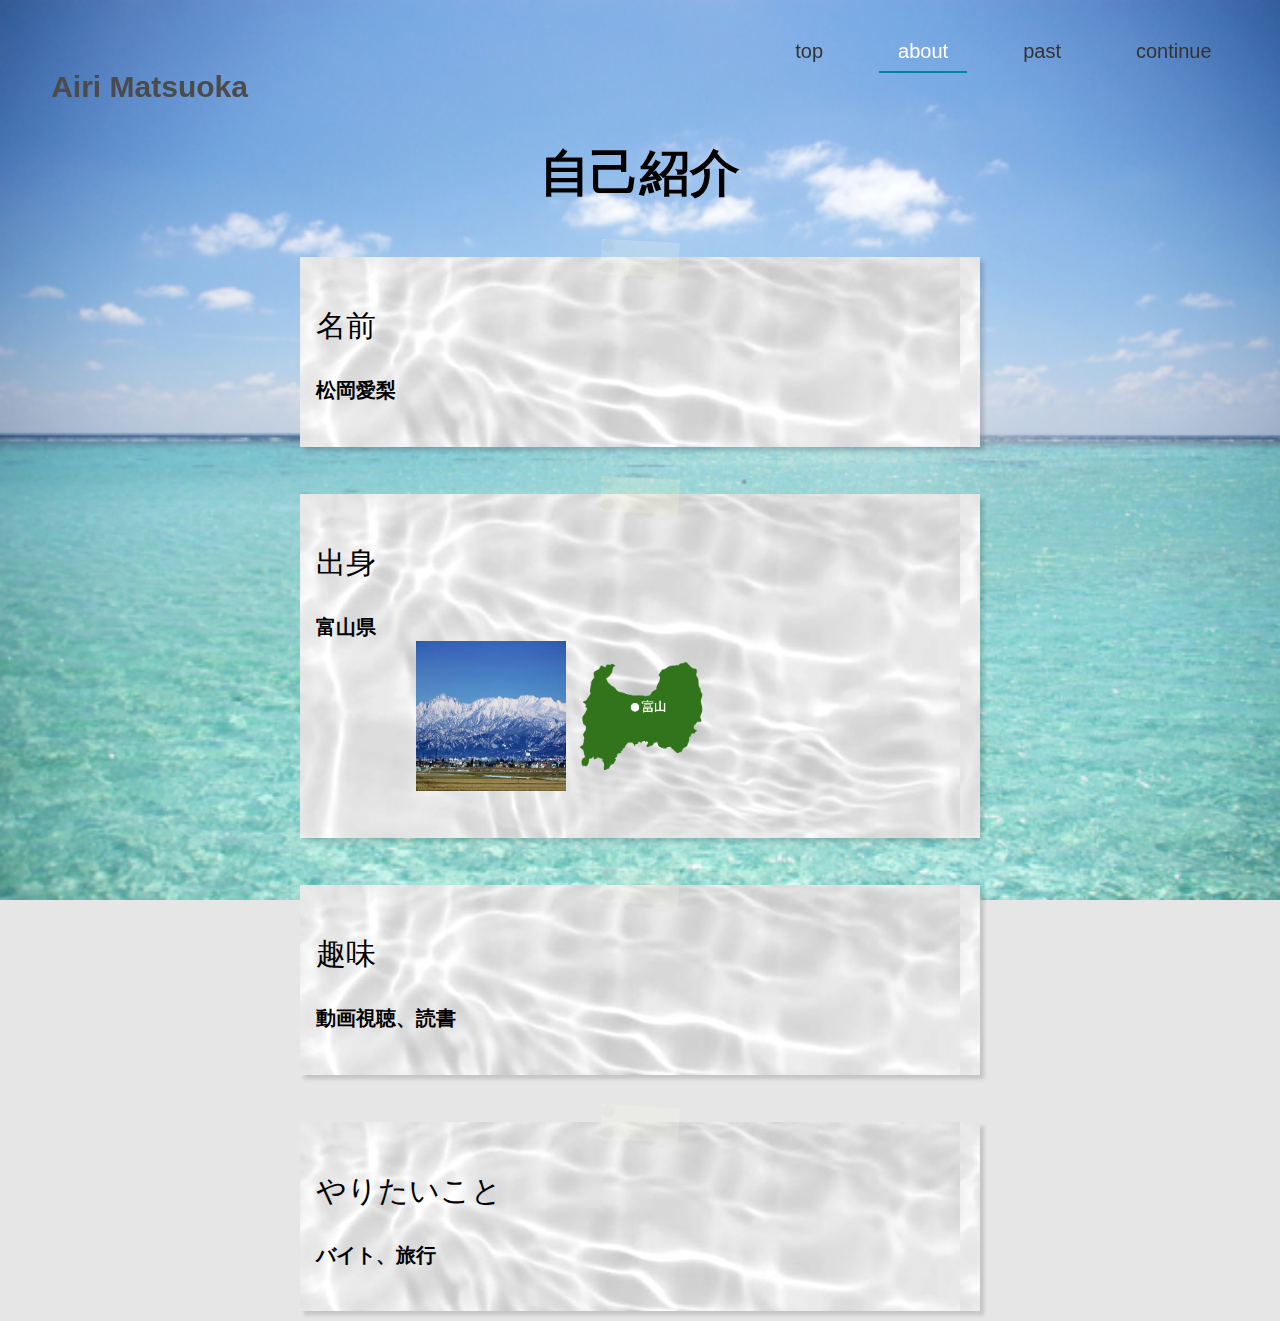
==== about.html @ 77d9427b "ページ挿入２" ====
<!DOCTYPE html>
<html lang="jp">
<head>
    <meta charset="UTF-8">
    <meta name="viewport" content="width=device-width, initial-scale=1.0">
    <title>about</title>
    <backgraund src="pr00485-640x426.jpg" alt="umi">
    <link rel="stylesheet" href="about.css">
</head>

<body>
   
    <header>
        <h1>
            <a href="top.html">Airi Matsuoka</a>
        </h1>
        <nav class="pc-nav">
            <ul class="gnavi">
                <li><a href="top.html">top</a></li>
                <li class="current"><a href="about.html">about</a></li>
                <li><a href="past.html">past</a></li>
                <li><a href="continue.html">continue</a></li>
            </ul>
        </nav>
    </header>
<main>

    <br><br><br><br><br>
    <h3>自己紹介</h3>
    <div class="tape-box">
    <div class="tape"></div>
        <p>名前</p>
        <h4>松岡愛梨</h4>
    </div>
    <br><br>
     
        <div class="tape-box2">
        <div class="tape2"></div>
            <P>出身</P>
            <h4>富山県<br><img src="istockphoto-842082264-612x612.jpg" alt="景色" width="150" height="150" class="float"><img src="toyama_7_kencho-mei_g.png" alt="富山地図" width="150" height="150" class="img-right"></h4>
        </div>     
        
        <br><br>
    <div class="tape-box">
    <div class="tape"></div>
        <p>趣味</p>
        <h4>動画視聴、読書</h4>
    </div>
    <br><br>
    <div class="tape-box">
    <div class="tape"></div>
    <p>やりたいこと</p>
    <h4>バイト、旅行</h4>
    </div>
</main>
</body>
</html>
---- about.css ----
/*ヘッダー*/
 body {
    margin: 0;
    padding: 0;
    font-family: "Hiragino Kaku Gothic Pro", "ヒラギノ角ゴ Pro W3", メイリオ, Meiryo, "ＭＳ Ｐゴシック", "Helvetica Neue", Helvetica, Arial, sans-serif;
    background-color: #e6e6e6;
 }
 header {
    width: 93%;
    padding: 30px 4% 10px;
    position: fixed;
   top: 0;
   display: flex;
   align-items: center;
 }
 h1 {
    margin: 0; padding: 0;
    font-size: 30px;
 }
 a {	
    text-decoration: none;
    color: #4b4b4b;
 }
 ul {
    list-style: none;
    margin: 0;
    display: flex;
 }
 li {
    margin: 0 0 0 15px;
    font-size: 20px;
 }
 nav {
    margin: 0 0 0 auto;
 }
 /*==================================================
共通　横並びのための設定
===================================*/

.gnavi{
  display: flex;
  flex-wrap: wrap;/*スマホ表示折り返し用なのでPCのみなら不要*/
  margin:0 0 50px 0;
  list-style: none;
}

.gnavi li a{
  display: block;
  padding:10px 30px;
  text-decoration: none;
  color: #333;
}

.gnavi li{
  margin-bottom:20px;
}

/*==================================================
　5-3-1 中心から外に線が伸びる（下部）
===================================*/

.gnavi li a{
  /*線の基点とするためrelativeを指定*/
position: relative;
}

.gnavi li.current a,
.gnavi li a:hover{
color:#ffffff;
}

.gnavi li a::after {
  content: '';
  /*絶対配置で線の位置を決める*/
  position: absolute;
  bottom: 0;
  left: 10%;
  /*線の形状*/
  width: 80%;
  height: 2px;
  background:#0481A2;
  /*アニメーションの指定*/
  transition: all .3s;
  transform: scale(0, 1);/*X方向0、Y方向1*/
  transform-origin: center top;/*上部中央基点*/
}

/*現在地とhoverの設定*/
.gnavi li.current a::after,
.gnavi li a:hover::after {
  transform: scale(1, 1);/*X方向にスケール拡大*/
}
 /*本文*/
 h3 { 
    text-align: center;
    font-size: 50px;
    }
 h4{font-size: 20px;}
 p{font-size: 30px;}
  /*枠*/
  .tape-box{
    margin: 1em 0;
    padding: 1em;
    margin-right: 300px;
    margin-bottom: 10px;
    margin-top: 1px;
    margin-left: 300px;
    background-image:url(istockphoto-1230895249-612x612.jpg);
    background-size: 660px;
    box-shadow: 4px 4px 4px rgba(0, 0, 0, 0.15);
  }
  
  .tape{
    display: block;
    background-color: rgb(252, 252, 231);
    opacity: 0.2;
    transform: rotate(3deg);
    width: 10%;
    height: 35px;
    margin: -2em auto 0 auto;
    border-left: 13px dotted rgba(0,0,0,.1);
    border-right: 13x dotted rgba(0,0,0,.1);
  } 
  /*背景*/
  body {
    background-image: url("pr00485-640x426.jpg"); /* 画像 */
    background-size: cover;               /* 全画面 */
    background-attachment: fixed;         /* 固定 */
    background-position: center center;   /* 縦横中央 */
 }
  /*枠2*/
  .tape-box2{
    margin: 1em 0;
    padding: 1em;
    margin-right: 300px;
    margin-bottom: 10px;
    margin-top: 1px;
    margin-left: 300px;
    background-image:url(istockphoto-1230895249-612x612.jpg);
    background-size: 660px;
    box-shadow: 4px 4px 4px rgba(0, 0, 0, 0.15);
  }
  .tape2{
    display: block;
    background-color: rgb(252, 252, 210);
    opacity: 0.2;
    transform: rotate(3deg);
    width: 10%;
    height: 35px;
    margin: -2em auto 0 auto;
    border-left: 13px dotted rgba(0,0,0,.1);
    border-right: 13x dotted rgba(0,0,0,.1);
  } 
  .float{
    float: left;
    margin-left: 100px;
}
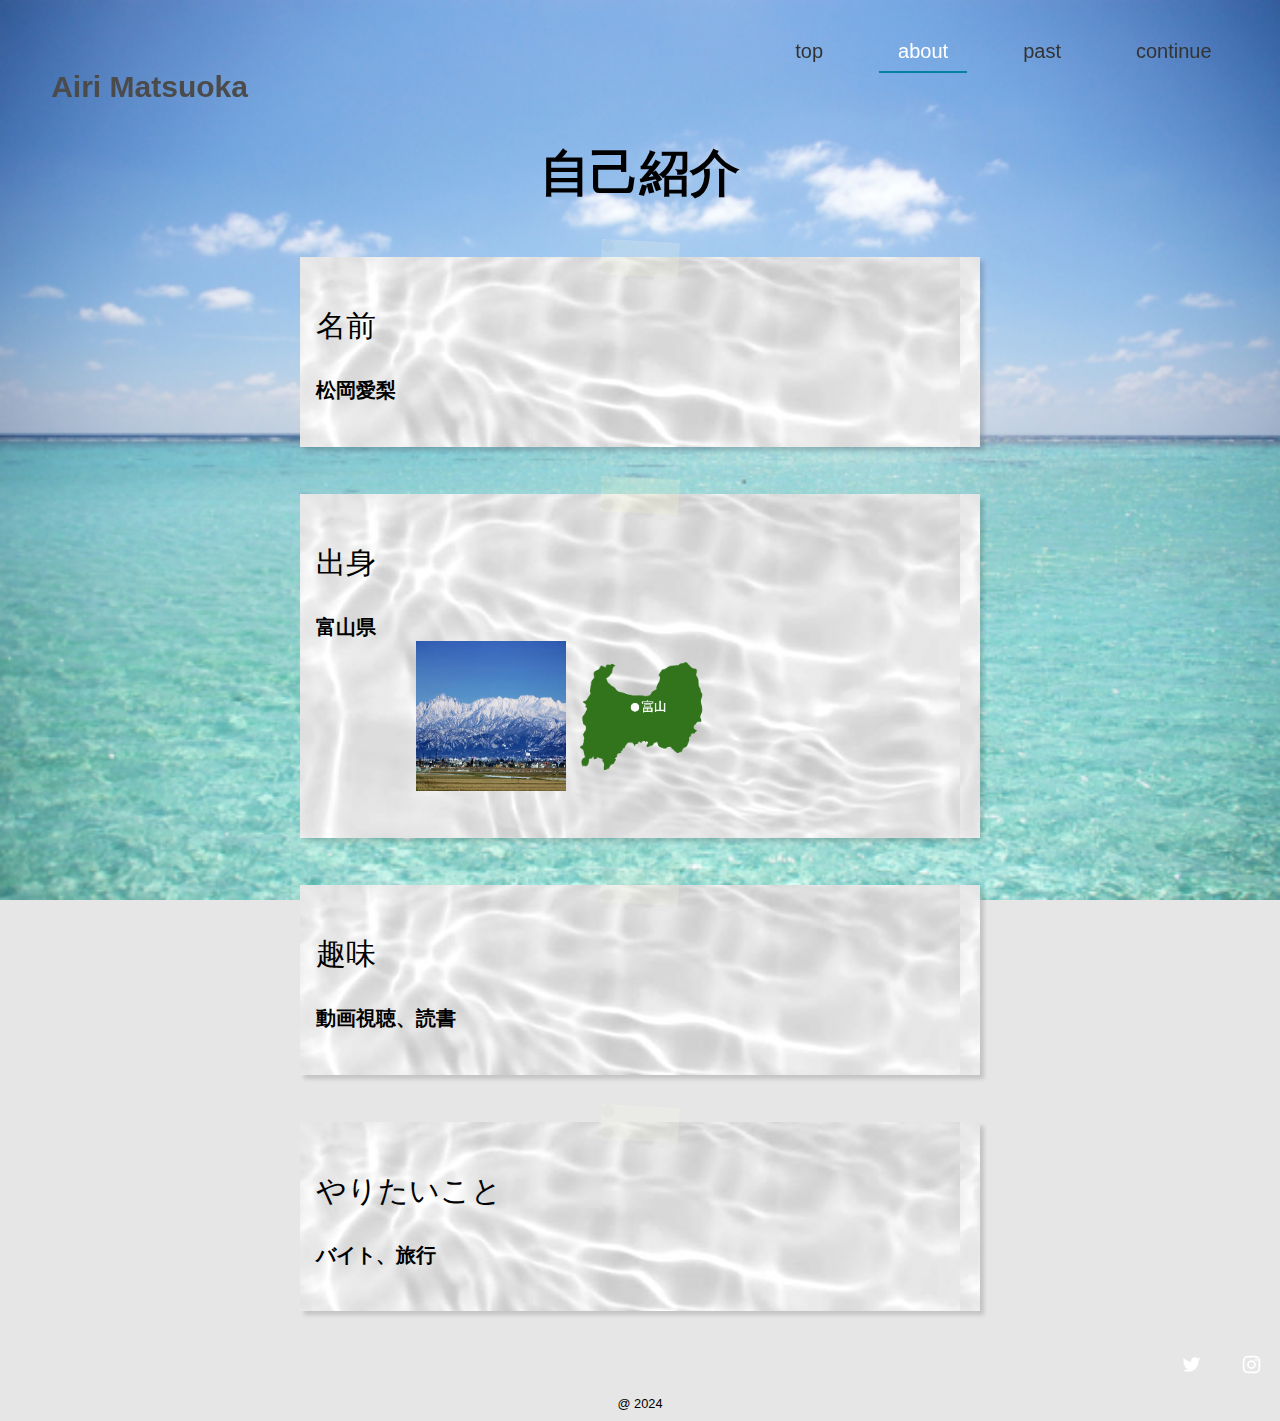
==== commit f85e1075: "fotter3" ====
--- a/about.html
+++ b/about.html
@@ -53,5 +53,29 @@
     <h4>バイト、旅行</h4>
     </div>
 </main>
+<footer class="footer-2">
+        
+    <nav>
+        <ul class="footer-2__list">
+            <li>
+                <a href="#">
+                    <svg class="footer-2__sns-icon" xmlns="http://www.w3.org/2000/svg" viewBox="0 0 24 24">
+                        <path fill="#fff"
+                              d="M22.162 5.656a8.384 8.384 0 0 1-2.402.658A4.196 4.196 0 0 0 21.6 4c-.82.488-1.719.83-2.656 1.015a4.182 4.182 0 0 0-7.126 3.814 11.874 11.874 0 0 1-8.62-4.37 4.168 4.168 0 0 0-.566 2.103c0 1.45.738 2.731 1.86 3.481a4.168 4.168 0 0 1-1.894-.523v.052a4.185 4.185 0 0 0 3.355 4.101 4.21 4.21 0 0 1-1.89.072A4.185 4.185 0 0 0 7.97 16.65a8.394 8.394 0 0 1-6.191 1.732 11.83 11.83 0 0 0 6.41 1.88c7.693 0 11.9-6.373 11.9-11.9 0-.18-.005-.362-.013-.54a8.496 8.496 0 0 0 2.087-2.165z"/>
+                    </svg>
+                </a>
+            </li>
+            <li>
+                <a href="#">
+                    <svg class="footer-2__sns-icon" xmlns="https://www.instagram.com/rii.01311117?gsh=MWJwcXQydnNsaW51bg%3D%3D&utm_source=qr" viewBox="0 0 24 24">
+                        <path fill="#ffffff"
+                              d="M12 9a3 3 0 1 0 0 6 3 3 0 0 0 0-6zm0-2a5 5 0 1 1 0 10 5 5 0 0 1 0-10zm6.5-.25a1.25 1.25 0 0 1-2.5 0 1.25 1.25 0 0 1 2.5 0zM12 4c-2.474 0-2.878.007-4.029.058-.784.037-1.31.142-1.798.332-.434.168-.747.369-1.08.703a2.89 2.89 0 0 0-.704 1.08c-.19.49-.295 1.015-.331 1.798C4.006 9.075 4 9.461 4 12c0 2.474.007 2.878.058 4.029.037.783.142 1.31.331 1.797.17.435.37.748.702 1.08.337.336.65.537 1.08.703.494.191 1.02.297 1.8.333C9.075 19.994 9.461 20 12 20c2.474 0 2.878-.007 4.029-.058.782-.037 1.309-.142 1.797-.331.433-.169.748-.37 1.08-.702.337-.337.538-.65.704-1.08.19-.493.296-1.02.332-1.8.052-1.104.058-1.49.058-4.029 0-2.474-.007-2.878-.058-4.029-.037-.782-.142-1.31-.332-1.798a2.911 2.911 0 0 0-.703-1.08 2.884 2.884 0 0 0-1.08-.704c-.49-.19-1.016-.295-1.798-.331C14.925 4.006 14.539 4 12 4zm0-2c2.717 0 3.056.01 4.122.06 1.065.05 1.79.217 2.428.465.66.254 1.216.598 1.772 1.153a4.908 4.908 0 0 1 1.153 1.772c.247.637.415 1.363.465 2.428.047 1.066.06 1.405.06 4.122 0 2.717-.01 3.056-.06 4.122-.05 1.065-.218 1.79-.465 2.428a4.883 4.883 0 0 1-1.153 1.772 4.915 4.915 0 0 1-1.772 1.153c-.637.247-1.363.415-2.428.465-1.066.047-1.405.06-4.122.06-2.717 0-3.056-.01-4.122-.06-1.065-.05-1.79-.218-2.428-.465a4.89 4.89 0 0 1-1.772-1.153 4.904 4.904 0 0 1-1.153-1.772c-.248-.637-.415-1.363-.465-2.428C2.013 15.056 2 14.717 2 12c0-2.717.01-3.056.06-4.122.05-1.066.217-1.79.465-2.428a4.88 4.88 0 0 1 1.153-1.772A4.897 4.897 0 0 1 5.45 2.525c.638-.248 1.362-.415 2.428-.465C8.944 2.013 9.283 2 12 2z"/>
+                    </svg>
+                </a>
+            </li>
+        </ul>
+    </nav>
+    <p class="footer-2__copyright">@ 2024</p>
+</footer>
 </body>
 </html>--- a/about.css
+++ b/about.css
@@ -154,4 +154,33 @@
   .float{
     float: left;
     margin-left: 100px;
+}
+/* フッター */
+.footer-2 {
+  display: flex;
+  align-items: center;
+  flex-direction: column;
+  padding: 25px 10px 10px;
+}
+.footer-2__list {
+  display: flex;
+  justify-content: center;
+  align-items: center;
+  gap: 0 1.5em;
+  list-style-type: none;
+  margin: 0 0 .5em;
+  padding: .5em;
+}
+
+.footer-2__sns-icon {
+  width: 21px;
+  height: 21px;
+  color: #000000;
+}
+
+.footer-2__copyright {
+  margin: 0;
+  color: #000000;
+  font-weight: 200;
+  font-size: .8em;
 }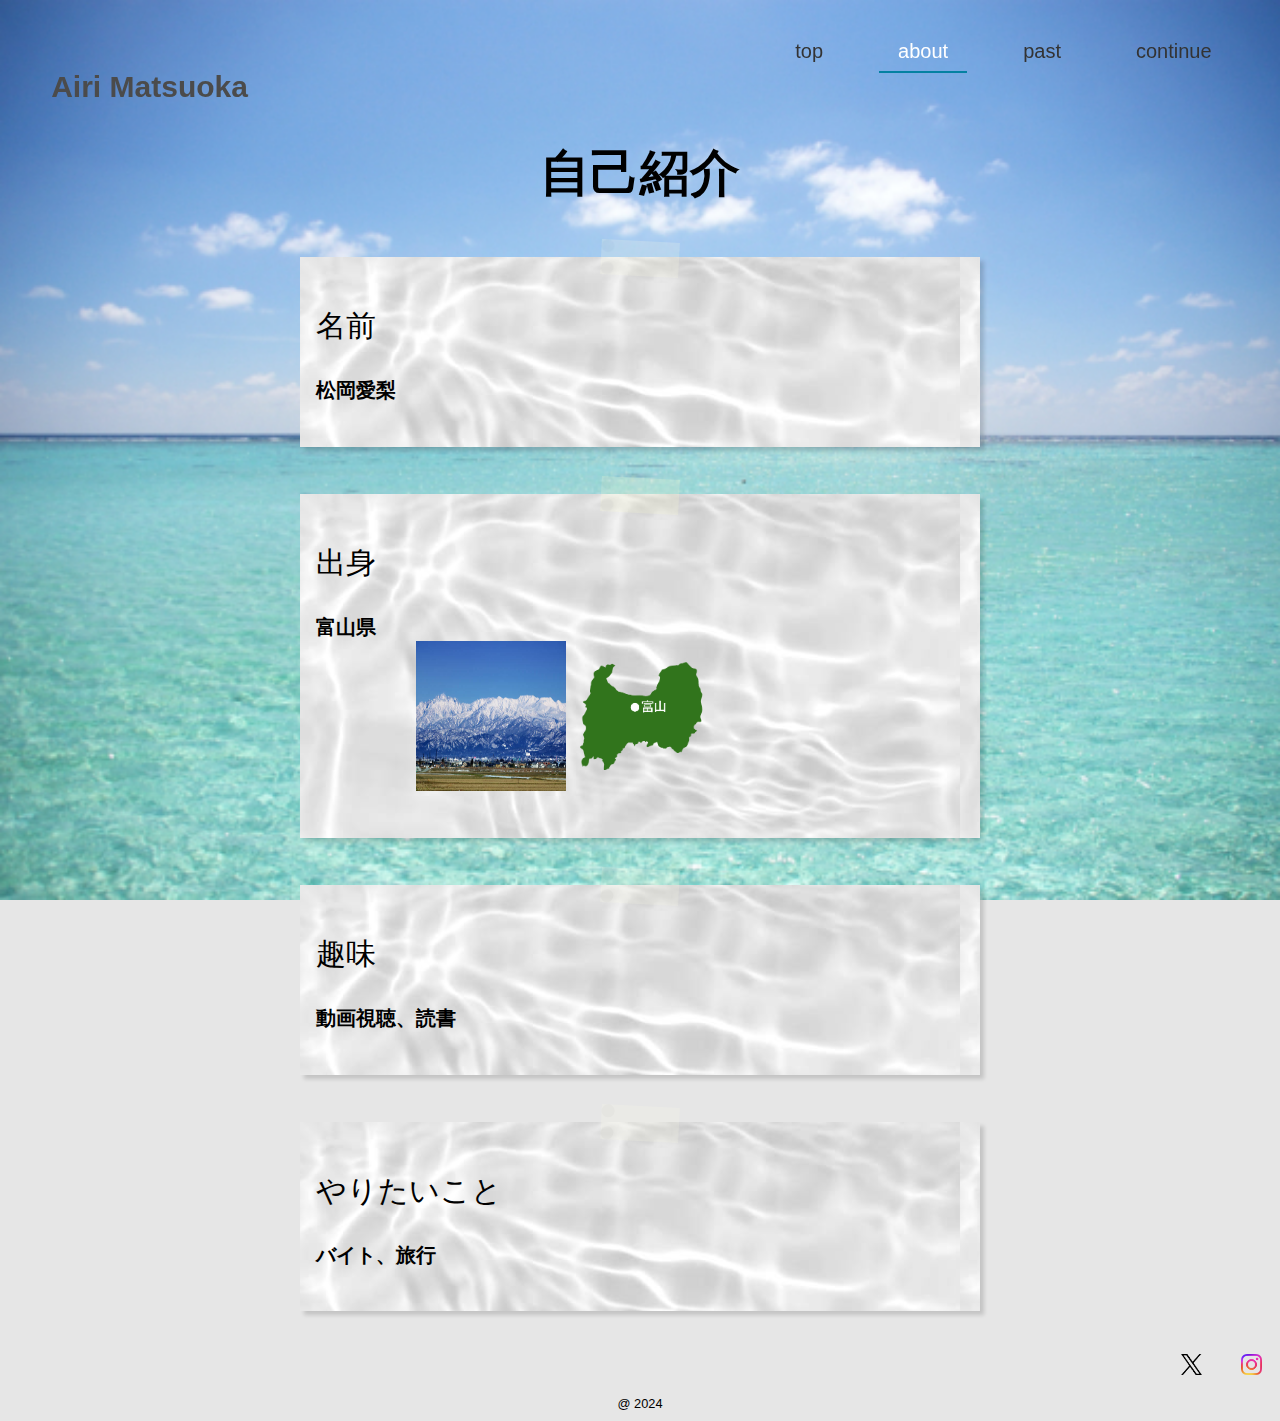
==== commit df700d98: "footer6" ====
--- a/about.html
+++ b/about.html
@@ -58,19 +58,11 @@
     <nav>
         <ul class="footer-2__list">
             <li>
-                <a href="#">
-                    <svg class="footer-2__sns-icon" xmlns="http://www.w3.org/2000/svg" viewBox="0 0 24 24">
-                        <path fill="#fff"
-                              d="M22.162 5.656a8.384 8.384 0 0 1-2.402.658A4.196 4.196 0 0 0 21.6 4c-.82.488-1.719.83-2.656 1.015a4.182 4.182 0 0 0-7.126 3.814 11.874 11.874 0 0 1-8.62-4.37 4.168 4.168 0 0 0-.566 2.103c0 1.45.738 2.731 1.86 3.481a4.168 4.168 0 0 1-1.894-.523v.052a4.185 4.185 0 0 0 3.355 4.101 4.21 4.21 0 0 1-1.89.072A4.185 4.185 0 0 0 7.97 16.65a8.394 8.394 0 0 1-6.191 1.732 11.83 11.83 0 0 0 6.41 1.88c7.693 0 11.9-6.373 11.9-11.9 0-.18-.005-.362-.013-.54a8.496 8.496 0 0 0 2.087-2.165z"/>
-                    </svg>
-                </a>
+                <a href="https://twitter.com/rii_3112/"><img class="x" src="logo-black.png" alt="X"></a>
             </li>
             <li>
-                <a href="#">
-                    <svg class="footer-2__sns-icon" xmlns="https://www.instagram.com/rii.01311117?gsh=MWJwcXQydnNsaW51bg%3D%3D&utm_source=qr" viewBox="0 0 24 24">
-                        <path fill="#ffffff"
-                              d="M12 9a3 3 0 1 0 0 6 3 3 0 0 0 0-6zm0-2a5 5 0 1 1 0 10 5 5 0 0 1 0-10zm6.5-.25a1.25 1.25 0 0 1-2.5 0 1.25 1.25 0 0 1 2.5 0zM12 4c-2.474 0-2.878.007-4.029.058-.784.037-1.31.142-1.798.332-.434.168-.747.369-1.08.703a2.89 2.89 0 0 0-.704 1.08c-.19.49-.295 1.015-.331 1.798C4.006 9.075 4 9.461 4 12c0 2.474.007 2.878.058 4.029.037.783.142 1.31.331 1.797.17.435.37.748.702 1.08.337.336.65.537 1.08.703.494.191 1.02.297 1.8.333C9.075 19.994 9.461 20 12 20c2.474 0 2.878-.007 4.029-.058.782-.037 1.309-.142 1.797-.331.433-.169.748-.37 1.08-.702.337-.337.538-.65.704-1.08.19-.493.296-1.02.332-1.8.052-1.104.058-1.49.058-4.029 0-2.474-.007-2.878-.058-4.029-.037-.782-.142-1.31-.332-1.798a2.911 2.911 0 0 0-.703-1.08 2.884 2.884 0 0 0-1.08-.704c-.49-.19-1.016-.295-1.798-.331C14.925 4.006 14.539 4 12 4zm0-2c2.717 0 3.056.01 4.122.06 1.065.05 1.79.217 2.428.465.66.254 1.216.598 1.772 1.153a4.908 4.908 0 0 1 1.153 1.772c.247.637.415 1.363.465 2.428.047 1.066.06 1.405.06 4.122 0 2.717-.01 3.056-.06 4.122-.05 1.065-.218 1.79-.465 2.428a4.883 4.883 0 0 1-1.153 1.772 4.915 4.915 0 0 1-1.772 1.153c-.637.247-1.363.415-2.428.465-1.066.047-1.405.06-4.122.06-2.717 0-3.056-.01-4.122-.06-1.065-.05-1.79-.218-2.428-.465a4.89 4.89 0 0 1-1.772-1.153 4.904 4.904 0 0 1-1.153-1.772c-.248-.637-.415-1.363-.465-2.428C2.013 15.056 2 14.717 2 12c0-2.717.01-3.056.06-4.122.05-1.066.217-1.79.465-2.428a4.88 4.88 0 0 1 1.153-1.772A4.897 4.897 0 0 1 5.45 2.525c.638-.248 1.362-.415 2.428-.465C8.944 2.013 9.283 2 12 2z"/>
-                    </svg>
+                <a href="https://www.instagram.com/rii.01311117?gsh=MWJwcXQydnNsaW51bg%3D%3D&utm_source=qr">
+                  <img class="instagram" src="Instagram_Glyph_Gradient.png" alt="instagram">
                 </a>
             </li>
         </ul>
--- a/about.css
+++ b/about.css
@@ -172,15 +172,20 @@
   padding: .5em;
 }
 
-.footer-2__sns-icon {
-  width: 21px;
-  height: 21px;
-  color: #000000;
-}
 
 .footer-2__copyright {
   margin: 0;
   color: #000000;
   font-weight: 200;
   font-size: .8em;
+}
+.x{
+  width: 21px;
+  height: 21px;
+  color: #000000;
+}
+.instagram{
+  width: 21px;
+  height: 21px;
+  color: #000000;
 }